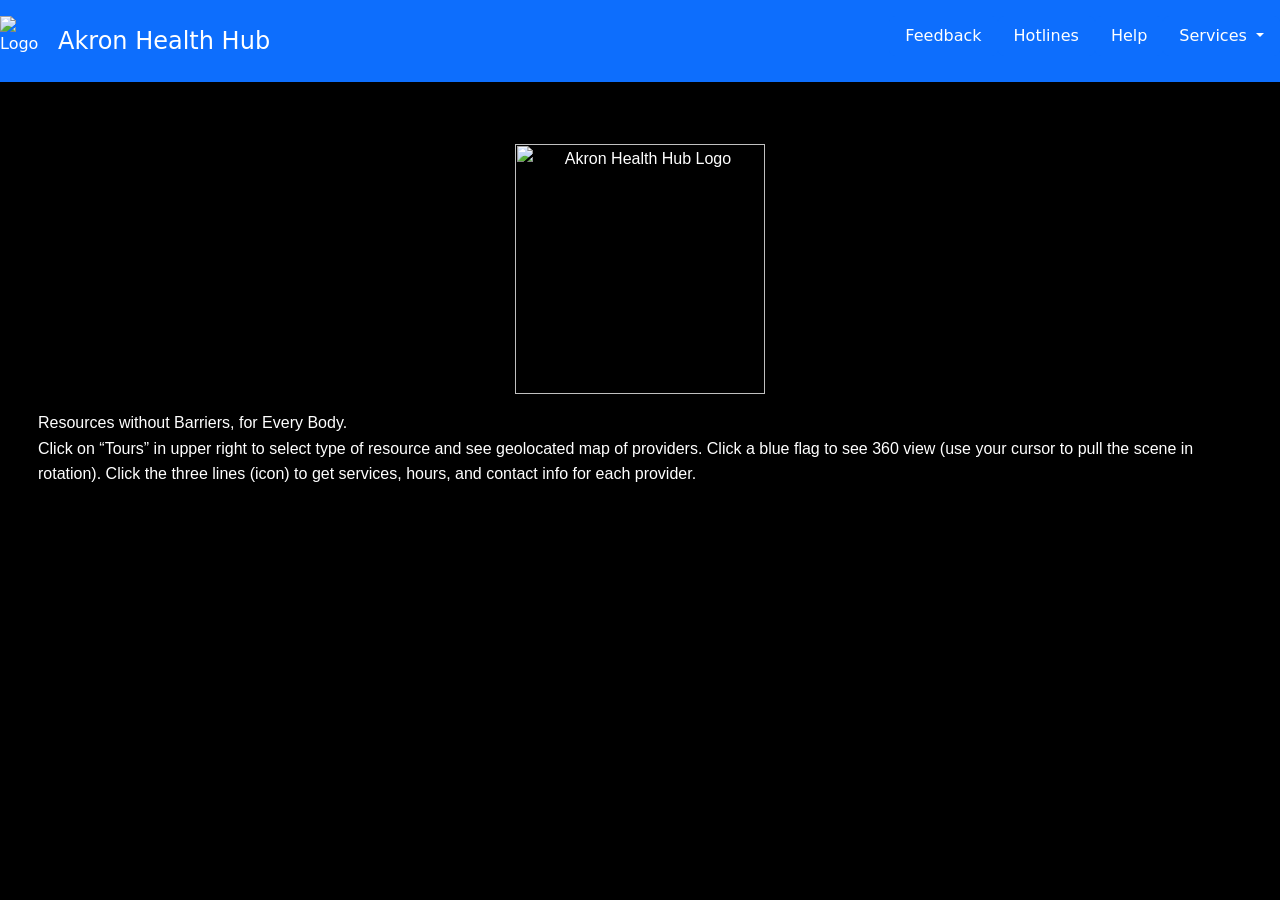
==== index.html @ 33c25968 "[update] Point 3 from email, change button textr" ====
<!DOCTYPE html>
<html lang="en">
	<head>
		<title>AAC HEALTH HUB</title>
		<meta charset="utf-8">
		<meta name="viewport" content="width=device-width, user-scalable=no, minimum-scale=1.0, maximum-scale=1.0">
		<link type="text/css" rel="stylesheet" href="main.css">
<style>
html, body {
    height:100%;
    width:100%;
    background:black;
    background-color:black; 
   
}
*{ margin: 0}
.homebtn {
position: absolute;
    width:25%;
    height:15%;
    background-color:#dedede;
    box-shadow: 0 8px 16px 0 rgba(0,0,0,0.2), 0 6px 20px 0 rgba(0,0,0,0.19);
    border-radius: 10px;
    margin:5px;
    padding:1%;
     float: center;
  top: 55%;
  left: 10%;
}

.homebtn2 {
position: absolute;
    width:25%;
    height:15%;
    background-color:#dedede;
    box-shadow: 0 8px 16px 0 rgba(0,0,0,0.2), 0 6px 20px 0 rgba(0,0,0,0.19);
    border-radius: 10px;
    margin:5px;
    padding:1%;
     float: center;
   top: 55%;
   left: 37.5%;

}

.homebtn3 {
position: absolute;
    width:25%;
    height:15%;
    background-color:#dedede;
    box-shadow: 0 8px 16px 0 rgba(0,0,0,0.2), 0 6px 20px 0 rgba(0,0,0,0.19);
    border-radius: 10px;
    margin:5px;
    padding:1%;
     float: center;
top: 55%;
  right: 10%;

}

.homebtn4 {
position: absolute;
    width:25%;
    height:15%;
    background-color:#dedede;
    box-shadow: 0 8px 16px 0 rgba(0,0,0,0.2), 0 6px 20px 0 rgba(0,0,0,0.19);
    border-radius: 10px;
    margin:5px;
    padding:1%;
     float: center;
top: 55%;
  left: 70%;

}
  #navBar {
      height: 5%;
      width: 95%;
      display: fixed;
      justify-content: center;
      align-items: center;
      background-color: #333;
      position: fixed;
      bottom: 0;
      left: 5%;
      z-index: 1000;
      top: 10%;
    }

    .nav-button {
      background-color: #555;
      color: white;
      cursor: pointer;
      font-size: 2vw;
        border-color: white;
 
      
    }
  #navBar2 {
      height: 5%;
      width: 100%;
      display: fixed;
      justify-content: right;
      align-items: center;
      background-color: #333;
      position: fixed;
      bottom: 0;
      left: 0;
      z-index: 1000;
      top: 0%;
       right: 20%;
      width:30%;
       border-color: white;

    }


    .nav-button2 {
      background-color: #555;
      color: white;
      cursor: pointer;
      font-size: 2vw;
        border-color: white;
 
      
    }


    .nav-button:hover {
      background-color: #777;
    }


.center {
  display: block;
  margin-left: auto;
  margin-right: auto;
  height: 10%;
}


.iframe {
  position: fixed;
  width: 100%;
  top: 20%;
}


</style>

<link href="https://cdn.jsdelivr.net/npm/bootstrap@5.3.7/dist/css/bootstrap.min.css" rel="stylesheet" integrity="sha384-LN+7fdVzj6u52u30Kp6M/trliBMCMKTyK833zpbD+pXdCLuTusPj697FH4R/5mcr" crossorigin="anonymous">
<script src="https://cdn.jsdelivr.net/npm/bootstrap@5.3.7/dist/js/bootstrap.bundle.min.js" integrity="sha384-ndDqU0Gzau9qJ1lfW4pNLlhNTkCfHzAVBReH9diLvGRem5+R9g2FzA8ZGN954O5Q" crossorigin="anonymous"></script>
        <link href="styles.css" rel="stylesheet">
        <title>Your title here</title>

	</head>


<body>
  <!-- Navigation bar -->
  <header class="d-flex flex-wrap justify-content-center py-3 mb-4 bg-primary text-white">
    <a class="d-flex align-items-center mb-3 mb-md-0 me-md-auto link-body-emphasis text-decoration-none bg-primary text-white" onclick="navigate('./info_acc.html')" type="button">
      <img src="icon.png" alt="Logo" width="50" height="50" class="bi me-2 bg-primary text-white">
      <span class="fs-4 bg-primary text-white">Akron Health Hub</span>
    </a>
    <ul class="nav nav-pills bg-primary text-white">
      <li class="nav-item bg-primary text-white">
        <button class="nav-link active bg-primary text-white" onclick="navigate('https://kent.qualtrics.com/jfe/form/SV_07eJdctqEg38QMC')">Feedback</button>
      </li>
      <li class="nav-item bg-primary text-white">
        <button class="nav-link active bg-primary text-white" onclick="navigate('phonenumbers.html')">Hotlines</button>
      </li>
      <li class="nav-item bg-primary text-white">
        <button class="nav-link active bg-primary text-white" onclick="navigate('help.html')">Help</button>
      </li>
      <li class="nav-item dropdown bg-primary text-white">
        <a class="nav-link dropdown-toggle bg-primary text-white" href="#" role="button" data-bs-toggle="dropdown" aria-expanded="false">
          Services
        </a>
        <ul class="dropdown-menu active bg-primary text-white">
          <li><button class="dropdown-item bg-primary text-white" onclick="navigate('./MentalHealth/')">Mental Health, Addiction, & Family Support</button></li>
          <li><button class="dropdown-item bg-primary text-white" onclick="navigate('./Shelter_Housing_Utilities')">Shelter, Housing, & Utilities</button></li>
          <li><button class="dropdown-item bg-primary text-white" onclick="navigate('./food')">Food Pantries and Meals </button></li>
          <li><button class="dropdown-item bg-primary text-white" onclick="navigate('./Financial_Legal')">Financial & Legal Support</button></li>
          <li><button class="dropdown-item bg-primary text-white" onclick="navigate('./medical')">Medical Care</button></li>
          <li><button class="dropdown-item bg-primary text-white" onclick="navigate('./Transportation')">Transportation</button></li>
          <li><button class="dropdown-item bg-primary text-white" onclick="navigate('./ex-offender_services')">Ex-offender Services</button></li>
          <li><button class="dropdown-item bg-primary text-white" onclick="navigate('./Disability_Resources')">Disability Resources</button></li>
        </ul>
      </li>
    </ul>
  </header>

  <!-- Content iframe -->
  <iframe id="mainFrame" class="iframe-new" name="mainFrame" src="about:blank" width="100%" height="70%" allowfullscreen="false"></iframe>

  

  <script>
    function clearFrame() {
      document.getElementById('mainFrame').removeAttribute("srcdoc")  
    }

    function navigate(url) {
      clearFrame()
      document.getElementById('mainFrame').src = url;
    }


    const iframe = document.getElementById('mainFrame');

    // Function to detect fullscreen change
    function onFullScreenChange() {
        if (document.fullscreenElement === iframe || document.webkitFullscreenElement === iframe) {
            console.log('The iframe is in fullscreen mode.');
 iframe.style.width = '100%';
    iframe.style.height = '80%';


const event = new KeyboardEvent('keydown', {
  key: 'Enter',
  code: 'Enter',
  which: 13,
  keyCode: 13,
  bubbles: true,
  cancelable: true
});

iframe.dispatchEvent(event);
iframe.dispatchEvent(event);
 document.exitFullscreen();
        } else {
            console.log('The iframe has exited fullscreen mode.');
        }
    }

    // Add event listener for fullscreen change
    document.addEventListener('fullscreenchange', onFullScreenChange);
    document.addEventListener('webkitfullscreenchange', onFullScreenChange);


function makeAllBackgroundsBlack() {
  // Select all elements on the page
  const allElements = document.querySelectorAll('*');

  // Loop through each element and set its background to black
  allElements.forEach(element => {
    element.style.backgroundColor = 'black';
  });

  // Also set the body and html background just in case
  document.body.style.backgroundColor = 'black';
  document.documentElement.style.backgroundColor = 'black';
}

// Call the function
  makeAllBackgroundsBlack()
  navigate("./info_acc.html")
  </script>

	</body>
</html>
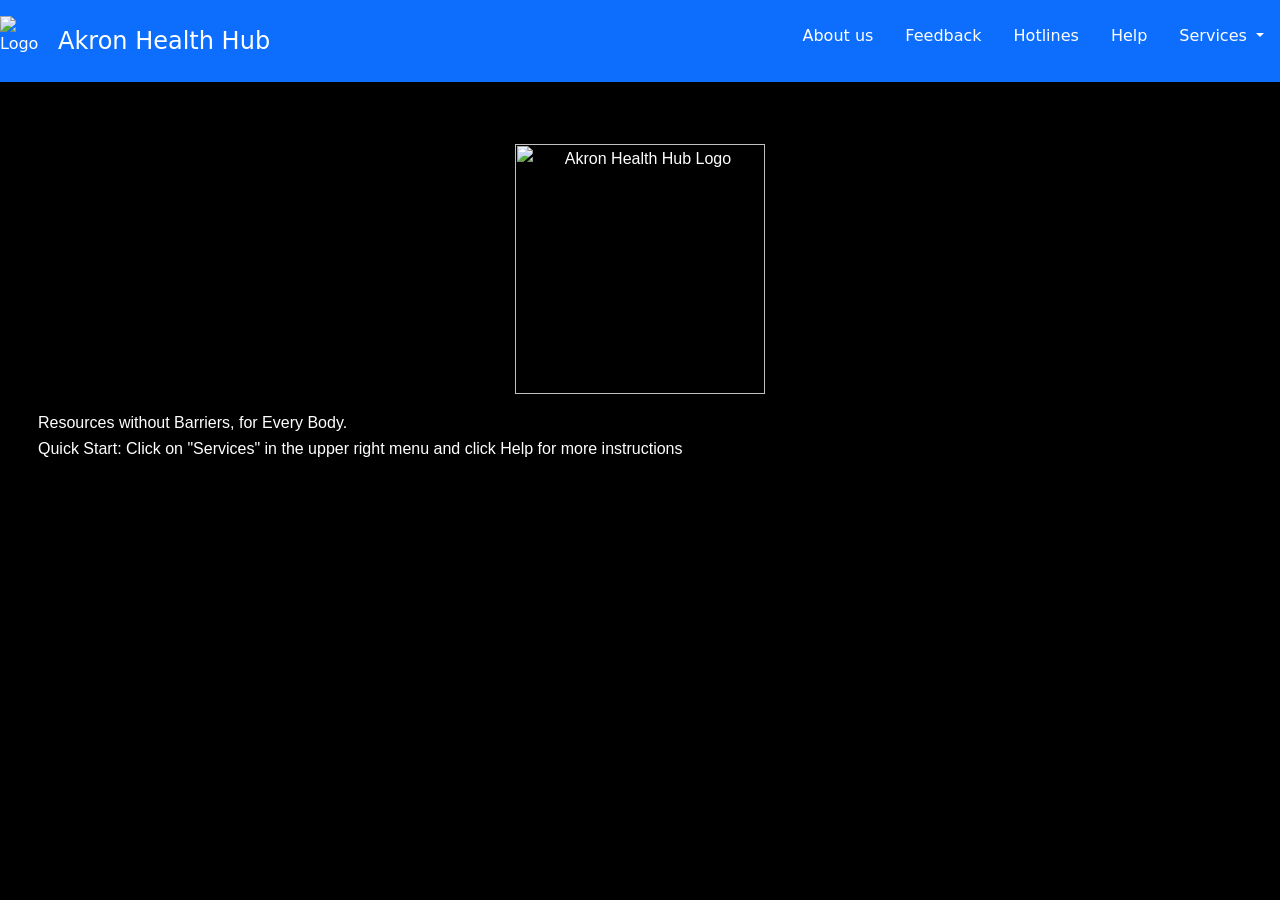
==== commit 5a45cbc0: "[update] Add about us button" ====
--- a/index.html
+++ b/index.html
@@ -164,6 +164,9 @@
     </a>
     <ul class="nav nav-pills bg-primary text-white">
       <li class="nav-item bg-primary text-white">
+        <button class="nav-link active bg-primary text-white" onclick="window.location.href='https://www.kent.edu/cpph/akron-health-hub'">About us</button>
+      </li>
+      <li class="nav-item bg-primary text-white">
         <button class="nav-link active bg-primary text-white" onclick="navigate('https://kent.qualtrics.com/jfe/form/SV_07eJdctqEg38QMC')">Feedback</button>
       </li>
       <li class="nav-item bg-primary text-white">
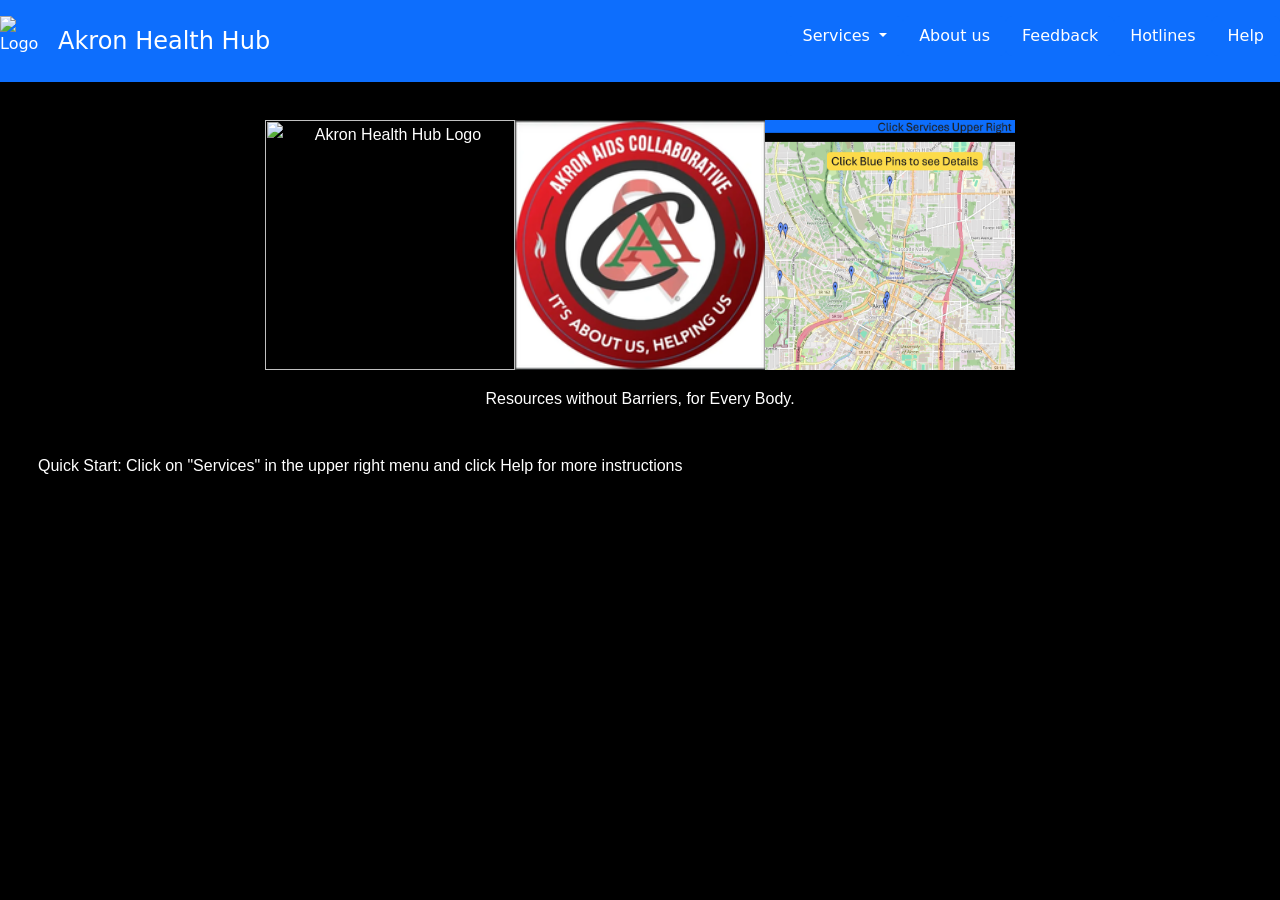
==== commit 6f954e79: "Merge pull request #6 from akronhealthhub/update-services-navigation update services, contac& hours " ====
--- a/index.html
+++ b/index.html
@@ -1,78 +1,90 @@
 <!DOCTYPE html>
 <html lang="en">
-	<head>
-		<title>AAC HEALTH HUB</title>
-		<meta charset="utf-8">
-		<meta name="viewport" content="width=device-width, user-scalable=no, minimum-scale=1.0, maximum-scale=1.0">
-		<link type="text/css" rel="stylesheet" href="main.css">
-<style>
-html, body {
-    height:100%;
-    width:100%;
-    background:black;
-    background-color:black; 
-   
-}
-*{ margin: 0}
-.homebtn {
-position: absolute;
-    width:25%;
-    height:15%;
-    background-color:#dedede;
-    box-shadow: 0 8px 16px 0 rgba(0,0,0,0.2), 0 6px 20px 0 rgba(0,0,0,0.19);
-    border-radius: 10px;
-    margin:5px;
-    padding:1%;
-     float: center;
-  top: 55%;
-  left: 10%;
-}
-
-.homebtn2 {
-position: absolute;
-    width:25%;
-    height:15%;
-    background-color:#dedede;
-    box-shadow: 0 8px 16px 0 rgba(0,0,0,0.2), 0 6px 20px 0 rgba(0,0,0,0.19);
-    border-radius: 10px;
-    margin:5px;
-    padding:1%;
-     float: center;
-   top: 55%;
-   left: 37.5%;
-
-}
-
-.homebtn3 {
-position: absolute;
-    width:25%;
-    height:15%;
-    background-color:#dedede;
-    box-shadow: 0 8px 16px 0 rgba(0,0,0,0.2), 0 6px 20px 0 rgba(0,0,0,0.19);
-    border-radius: 10px;
-    margin:5px;
-    padding:1%;
-     float: center;
-top: 55%;
-  right: 10%;
-
-}
-
-.homebtn4 {
-position: absolute;
-    width:25%;
-    height:15%;
-    background-color:#dedede;
-    box-shadow: 0 8px 16px 0 rgba(0,0,0,0.2), 0 6px 20px 0 rgba(0,0,0,0.19);
-    border-radius: 10px;
-    margin:5px;
-    padding:1%;
-     float: center;
-top: 55%;
-  left: 70%;
-
-}
-  #navBar {
+
+<head>
+  <title>AAC HEALTH HUB</title>
+  <meta charset="utf-8">
+  <meta name="viewport" content="width=device-width, user-scalable=no, minimum-scale=1.0, maximum-scale=1.0">
+  <link type="text/css" rel="stylesheet" href="main.css">
+  <style>
+    html,
+    body {
+      height: 100vh;
+      width: 100%;
+      margin: 0;
+      padding: 0;
+      display: flex;
+      flex-direction: column;
+      background: #f8f9fa;
+      /* Light background for the main site */
+      overflow: hidden;
+      /* Prevent parent scrolling, let iframe scroll */
+    }
+
+    * {
+      margin: 0
+    }
+
+    .homebtn {
+      position: absolute;
+      width: 25%;
+      height: 15%;
+      background-color: #dedede;
+      box-shadow: 0 8px 16px 0 rgba(0, 0, 0, 0.2), 0 6px 20px 0 rgba(0, 0, 0, 0.19);
+      border-radius: 10px;
+      margin: 5px;
+      padding: 1%;
+      float: center;
+      top: 55%;
+      left: 10%;
+    }
+
+    .homebtn2 {
+      position: absolute;
+      width: 25%;
+      height: 15%;
+      background-color: #dedede;
+      box-shadow: 0 8px 16px 0 rgba(0, 0, 0, 0.2), 0 6px 20px 0 rgba(0, 0, 0, 0.19);
+      border-radius: 10px;
+      margin: 5px;
+      padding: 1%;
+      float: center;
+      top: 55%;
+      left: 37.5%;
+
+    }
+
+    .homebtn3 {
+      position: absolute;
+      width: 25%;
+      height: 15%;
+      background-color: #dedede;
+      box-shadow: 0 8px 16px 0 rgba(0, 0, 0, 0.2), 0 6px 20px 0 rgba(0, 0, 0, 0.19);
+      border-radius: 10px;
+      margin: 5px;
+      padding: 1%;
+      float: center;
+      top: 55%;
+      right: 10%;
+
+    }
+
+    .homebtn4 {
+      position: absolute;
+      width: 25%;
+      height: 15%;
+      background-color: #dedede;
+      box-shadow: 0 8px 16px 0 rgba(0, 0, 0, 0.2), 0 6px 20px 0 rgba(0, 0, 0, 0.19);
+      border-radius: 10px;
+      margin: 5px;
+      padding: 1%;
+      float: center;
+      top: 55%;
+      left: 70%;
+
+    }
+
+    #navBar {
       height: 5%;
       width: 95%;
       display: fixed;
@@ -91,11 +103,12 @@
       color: white;
       cursor: pointer;
       font-size: 2vw;
-        border-color: white;
- 
-      
-    }
-  #navBar2 {
+      border-color: white;
+
+
+    }
+
+    #navBar2 {
       height: 5%;
       width: 100%;
       display: fixed;
@@ -107,9 +120,9 @@
       left: 0;
       z-index: 1000;
       top: 0%;
-       right: 20%;
-      width:30%;
-       border-color: white;
+      right: 20%;
+      width: 30%;
+      border-color: white;
 
     }
 
@@ -119,9 +132,9 @@
       color: white;
       cursor: pointer;
       font-size: 2vw;
-        border-color: white;
- 
-      
+      border-color: white;
+
+
     }
 
 
@@ -130,77 +143,97 @@
     }
 
 
-.center {
-  display: block;
-  margin-left: auto;
-  margin-right: auto;
-  height: 10%;
-}
-
-
-.iframe {
-  position: fixed;
-  width: 100%;
-  top: 20%;
-}
-
-
-</style>
-
-<link href="https://cdn.jsdelivr.net/npm/bootstrap@5.3.7/dist/css/bootstrap.min.css" rel="stylesheet" integrity="sha384-LN+7fdVzj6u52u30Kp6M/trliBMCMKTyK833zpbD+pXdCLuTusPj697FH4R/5mcr" crossorigin="anonymous">
-<script src="https://cdn.jsdelivr.net/npm/bootstrap@5.3.7/dist/js/bootstrap.bundle.min.js" integrity="sha384-ndDqU0Gzau9qJ1lfW4pNLlhNTkCfHzAVBReH9diLvGRem5+R9g2FzA8ZGN954O5Q" crossorigin="anonymous"></script>
-        <link href="styles.css" rel="stylesheet">
-        <title>Your title here</title>
-
-	</head>
+    .center {
+      display: block;
+      margin-left: auto;
+      margin-right: auto;
+      height: 10%;
+    }
+
+
+    .iframe {
+      position: fixed;
+      width: 100%;
+      top: 20%;
+    }
+
+    /* Make iframe fill the rest of the height */
+    .iframe-new {
+      flex: 1 1 auto;
+      width: 100%;
+      border: none;
+    }
+  </style>
+
+  <link href="https://cdn.jsdelivr.net/npm/bootstrap@5.3.7/dist/css/bootstrap.min.css" rel="stylesheet"
+    integrity="sha384-LN+7fdVzj6u52u30Kp6M/trliBMCMKTyK833zpbD+pXdCLuTusPj697FH4R/5mcr" crossorigin="anonymous">
+  <script src="https://cdn.jsdelivr.net/npm/bootstrap@5.3.7/dist/js/bootstrap.bundle.min.js"
+    integrity="sha384-ndDqU0Gzau9qJ1lfW4pNLlhNTkCfHzAVBReH9diLvGRem5+R9g2FzA8ZGN954O5Q"
+    crossorigin="anonymous"></script>
+  <link href="styles.css" rel="stylesheet">
+  <title>Your title here</title>
+
+</head>
 
 
 <body>
-  <!-- Navigation bar -->
-  <header class="d-flex flex-wrap justify-content-center py-3 mb-4 bg-primary text-white">
-    <a class="d-flex align-items-center mb-3 mb-md-0 me-md-auto link-body-emphasis text-decoration-none bg-primary text-white" onclick="navigate('./info_acc.html')" type="button">
+  <!-- Navigation bar (removed mb-4 to eliminate bottom gap) -->
+  <header class="d-flex flex-wrap justify-content-center py-3 bg-primary text-white" style="flex: 0 0 auto;">
+    <a class="d-flex align-items-center mb-3 mb-md-0 me-md-auto link-body-emphasis text-decoration-none bg-primary text-white"
+      onclick="navigate('./info_acc.html')" type="button">
       <img src="icon.png" alt="Logo" width="50" height="50" class="bi me-2 bg-primary text-white">
       <span class="fs-4 bg-primary text-white">Akron Health Hub</span>
     </a>
     <ul class="nav nav-pills bg-primary text-white">
-      <li class="nav-item bg-primary text-white">
-        <button class="nav-link active bg-primary text-white" onclick="window.location.href='https://www.kent.edu/cpph/akron-health-hub'">About us</button>
-      </li>
-      <li class="nav-item bg-primary text-white">
-        <button class="nav-link active bg-primary text-white" onclick="navigate('https://kent.qualtrics.com/jfe/form/SV_07eJdctqEg38QMC')">Feedback</button>
-      </li>
-      <li class="nav-item bg-primary text-white">
-        <button class="nav-link active bg-primary text-white" onclick="navigate('phonenumbers.html')">Hotlines</button>
-      </li>
-      <li class="nav-item bg-primary text-white">
-        <button class="nav-link active bg-primary text-white" onclick="navigate('help.html')">Help</button>
-      </li>
       <li class="nav-item dropdown bg-primary text-white">
-        <a class="nav-link dropdown-toggle bg-primary text-white" href="#" role="button" data-bs-toggle="dropdown" aria-expanded="false">
+        <a class="nav-link dropdown-toggle bg-primary text-white" href="#" role="button" data-bs-toggle="dropdown"
+          aria-expanded="false">
           Services
         </a>
         <ul class="dropdown-menu active bg-primary text-white">
-          <li><button class="dropdown-item bg-primary text-white" onclick="navigate('./MentalHealth/')">Mental Health, Addiction, & Family Support</button></li>
-          <li><button class="dropdown-item bg-primary text-white" onclick="navigate('./Shelter_Housing_Utilities')">Shelter, Housing, & Utilities</button></li>
-          <li><button class="dropdown-item bg-primary text-white" onclick="navigate('./food')">Food Pantries and Meals </button></li>
-          <li><button class="dropdown-item bg-primary text-white" onclick="navigate('./Financial_Legal')">Financial & Legal Support</button></li>
-          <li><button class="dropdown-item bg-primary text-white" onclick="navigate('./medical')">Medical Care</button></li>
-          <li><button class="dropdown-item bg-primary text-white" onclick="navigate('./Transportation')">Transportation</button></li>
-          <li><button class="dropdown-item bg-primary text-white" onclick="navigate('./ex-offender_services')">Ex-offender Services</button></li>
-          <li><button class="dropdown-item bg-primary text-white" onclick="navigate('./Disability_Resources')">Disability Resources</button></li>
+          <li><button class="dropdown-item bg-primary text-white" onclick="navigate('./MentalHealth/')">Mental Health,
+              Addiction, & Family Support</button></li>
+          <li><button class="dropdown-item bg-primary text-white"
+              onclick="navigate('./Shelter_Housing_Utilities')">Shelter, Housing, & Utilities</button></li>
+          <li><button class="dropdown-item bg-primary text-white" onclick="navigate('./food')">Food Pantries and Meals
+            </button></li>
+          <li><button class="dropdown-item bg-primary text-white" onclick="navigate('./Financial_Legal')">Financial &
+              Legal Support</button></li>
+          <li><button class="dropdown-item bg-primary text-white" onclick="navigate('./medical')">Medical Care</button>
+          </li>
+          <li><button class="dropdown-item bg-primary text-white"
+              onclick="navigate('./Transportation')">Transportation</button></li>
+          <li><button class="dropdown-item bg-primary text-white"
+              onclick="navigate('./ex-offender_services')">Ex-offender Services</button></li>
+          <li><button class="dropdown-item bg-primary text-white"
+              onclick="navigate('./Disability_Resources')">Disability Resources</button></li>
         </ul>
+      </li>
+      <li class="nav-item bg-primary text-white">
+        <button class="nav-link active bg-primary text-white"
+          onclick="window.open('https://www.kent.edu/cpph/akron-health-hub', '_blank')">About us</button>
+      </li>
+      <li class="nav-item bg-primary text-white">
+        <button class="nav-link active bg-primary text-white"
+          onclick="navigate('https://kent.qualtrics.com/jfe/form/SV_07eJdctqEg38QMC')">Feedback</button>
+      </li>
+      <li class="nav-item bg-primary text-white">
+        <button class="nav-link active bg-primary text-white" onclick="navigate('phonenumbers.html')">Hotlines</button>
+      </li>
+      <li class="nav-item bg-primary text-white">
+        <button class="nav-link active bg-primary text-white" onclick="navigate('help.html')">Help</button>
       </li>
     </ul>
   </header>
 
   <!-- Content iframe -->
-  <iframe id="mainFrame" class="iframe-new" name="mainFrame" src="about:blank" width="100%" height="70%" allowfullscreen="false"></iframe>
-
-  
+  <iframe id="mainFrame" class="iframe-new" name="mainFrame" src="about:blank" allowfullscreen="false"></iframe>
+
+
 
   <script>
     function clearFrame() {
-      document.getElementById('mainFrame').removeAttribute("srcdoc")  
+      document.getElementById('mainFrame').removeAttribute("srcdoc")
     }
 
     function navigate(url) {
@@ -213,27 +246,27 @@
 
     // Function to detect fullscreen change
     function onFullScreenChange() {
-        if (document.fullscreenElement === iframe || document.webkitFullscreenElement === iframe) {
-            console.log('The iframe is in fullscreen mode.');
- iframe.style.width = '100%';
-    iframe.style.height = '80%';
-
-
-const event = new KeyboardEvent('keydown', {
-  key: 'Enter',
-  code: 'Enter',
-  which: 13,
-  keyCode: 13,
-  bubbles: true,
-  cancelable: true
-});
-
-iframe.dispatchEvent(event);
-iframe.dispatchEvent(event);
- document.exitFullscreen();
-        } else {
-            console.log('The iframe has exited fullscreen mode.');
-        }
+      if (document.fullscreenElement === iframe || document.webkitFullscreenElement === iframe) {
+        console.log('The iframe is in fullscreen mode.');
+        iframe.style.width = '100%';
+        iframe.style.height = '80%';
+
+
+        const event = new KeyboardEvent('keydown', {
+          key: 'Enter',
+          code: 'Enter',
+          which: 13,
+          keyCode: 13,
+          bubbles: true,
+          cancelable: true
+        });
+
+        iframe.dispatchEvent(event);
+        iframe.dispatchEvent(event);
+        document.exitFullscreen();
+      } else {
+        console.log('The iframe has exited fullscreen mode.');
+      }
     }
 
     // Add event listener for fullscreen change
@@ -241,24 +274,10 @@
     document.addEventListener('webkitfullscreenchange', onFullScreenChange);
 
 
-function makeAllBackgroundsBlack() {
-  // Select all elements on the page
-  const allElements = document.querySelectorAll('*');
-
-  // Loop through each element and set its background to black
-  allElements.forEach(element => {
-    element.style.backgroundColor = 'black';
-  });
-
-  // Also set the body and html background just in case
-  document.body.style.backgroundColor = 'black';
-  document.documentElement.style.backgroundColor = 'black';
-}
-
-// Call the function
-  makeAllBackgroundsBlack()
-  navigate("./info_acc.html")
+    // Start navigation
+    navigate("./info_acc.html")
   </script>
 
-	</body>
-</html>
+</body>
+
+</html>
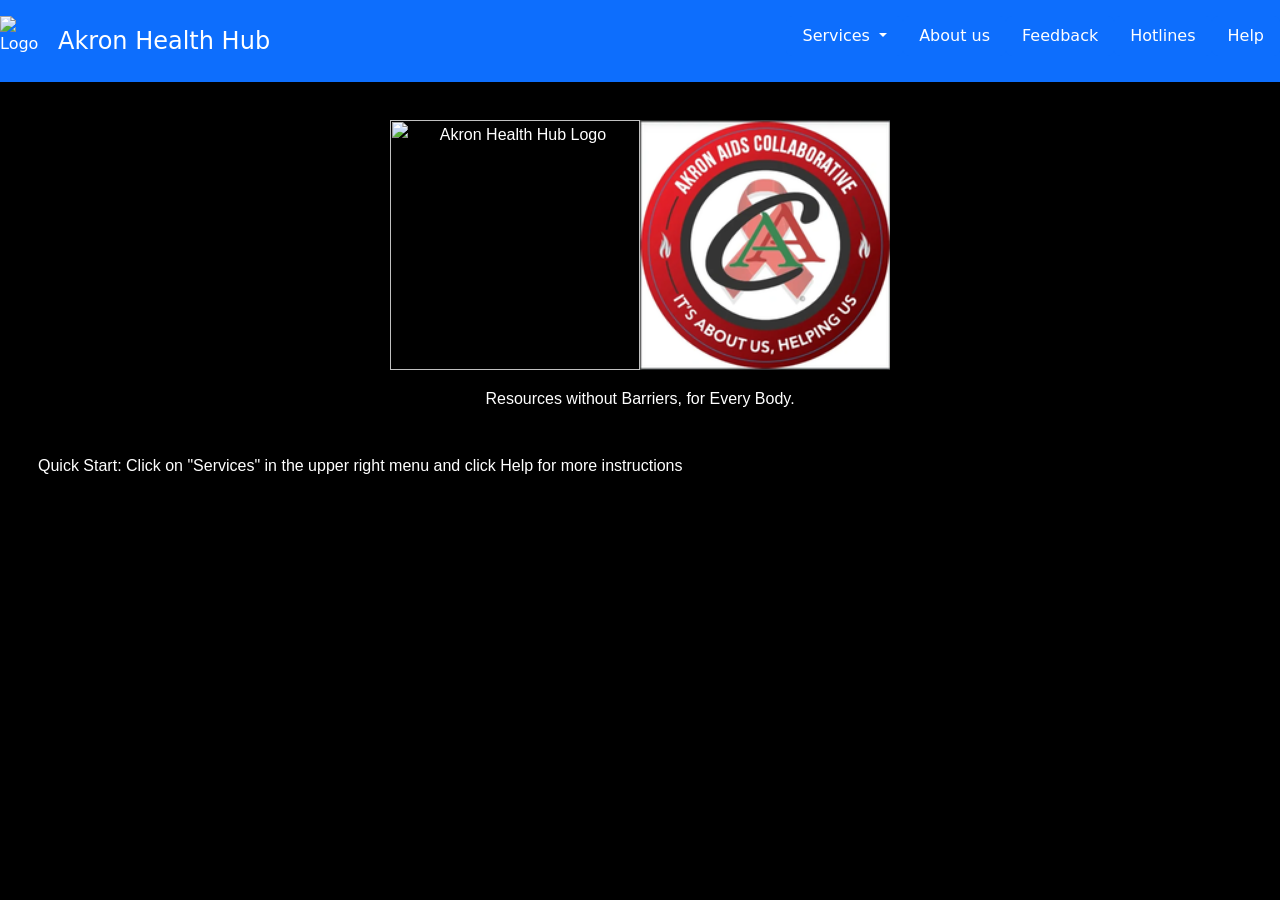
==== commit 690100a6: "remove tour, add Bayard Rustin LGBTQ+ Center | Akron AIDS Collaborative in every services, update th" ====
--- a/index.html
+++ b/index.html
@@ -162,6 +162,7 @@
       flex: 1 1 auto;
       width: 100%;
       border: none;
+      transition: opacity 0.3s ease;
     }
   </style>
 
@@ -178,7 +179,8 @@
 
 <body>
   <!-- Navigation bar (removed mb-4 to eliminate bottom gap) -->
-  <header class="d-flex flex-wrap justify-content-center py-3 bg-primary text-white" style="flex: 0 0 auto;">
+  <header class="d-flex flex-wrap justify-content-center py-3 bg-primary text-white"
+    style="flex: 0 0 auto; position:relative; z-index:1000;">
     <a class="d-flex align-items-center mb-3 mb-md-0 me-md-auto link-body-emphasis text-decoration-none bg-primary text-white"
       onclick="navigate('./info_acc.html')" type="button">
       <img src="icon.png" alt="Logo" width="50" height="50" class="bi me-2 bg-primary text-white">
@@ -226,6 +228,22 @@
     </ul>
   </header>
 
+  <!-- Loading indicator -->
+  <div id="loadingOverlay"
+    style="display:none; position:fixed; top:0; left:0; width:100%; height:100%; background:rgba(245,245,250,0.95); z-index:999; justify-content:center; align-items:center; flex-direction:column;">
+    <div
+      style="width:50px; height:50px; border:4px solid rgba(0,0,0,0.1); border-top:4px solid #0d6efd; border-radius:50%; animation:spin 0.8s linear infinite;">
+    </div>
+    <p style="color:#333; margin-top:16px; font-size:14px; font-family:sans-serif;">Loading map...</p>
+  </div>
+  <style>
+    @keyframes spin {
+      to {
+        transform: rotate(360deg);
+      }
+    }
+  </style>
+
   <!-- Content iframe -->
   <iframe id="mainFrame" class="iframe-new" name="mainFrame" src="about:blank" allowfullscreen="false"></iframe>
 
@@ -237,8 +255,16 @@
     }
 
     function navigate(url) {
-      clearFrame()
-      document.getElementById('mainFrame').src = url;
+      var frame = document.getElementById('mainFrame');
+      var overlay = document.getElementById('loadingOverlay');
+      frame.style.opacity = '0';
+      overlay.style.display = 'flex';
+      clearFrame();
+      frame.onload = function () {
+        frame.style.opacity = '1';
+        overlay.style.display = 'none';
+      };
+      frame.src = url;
     }
 
 
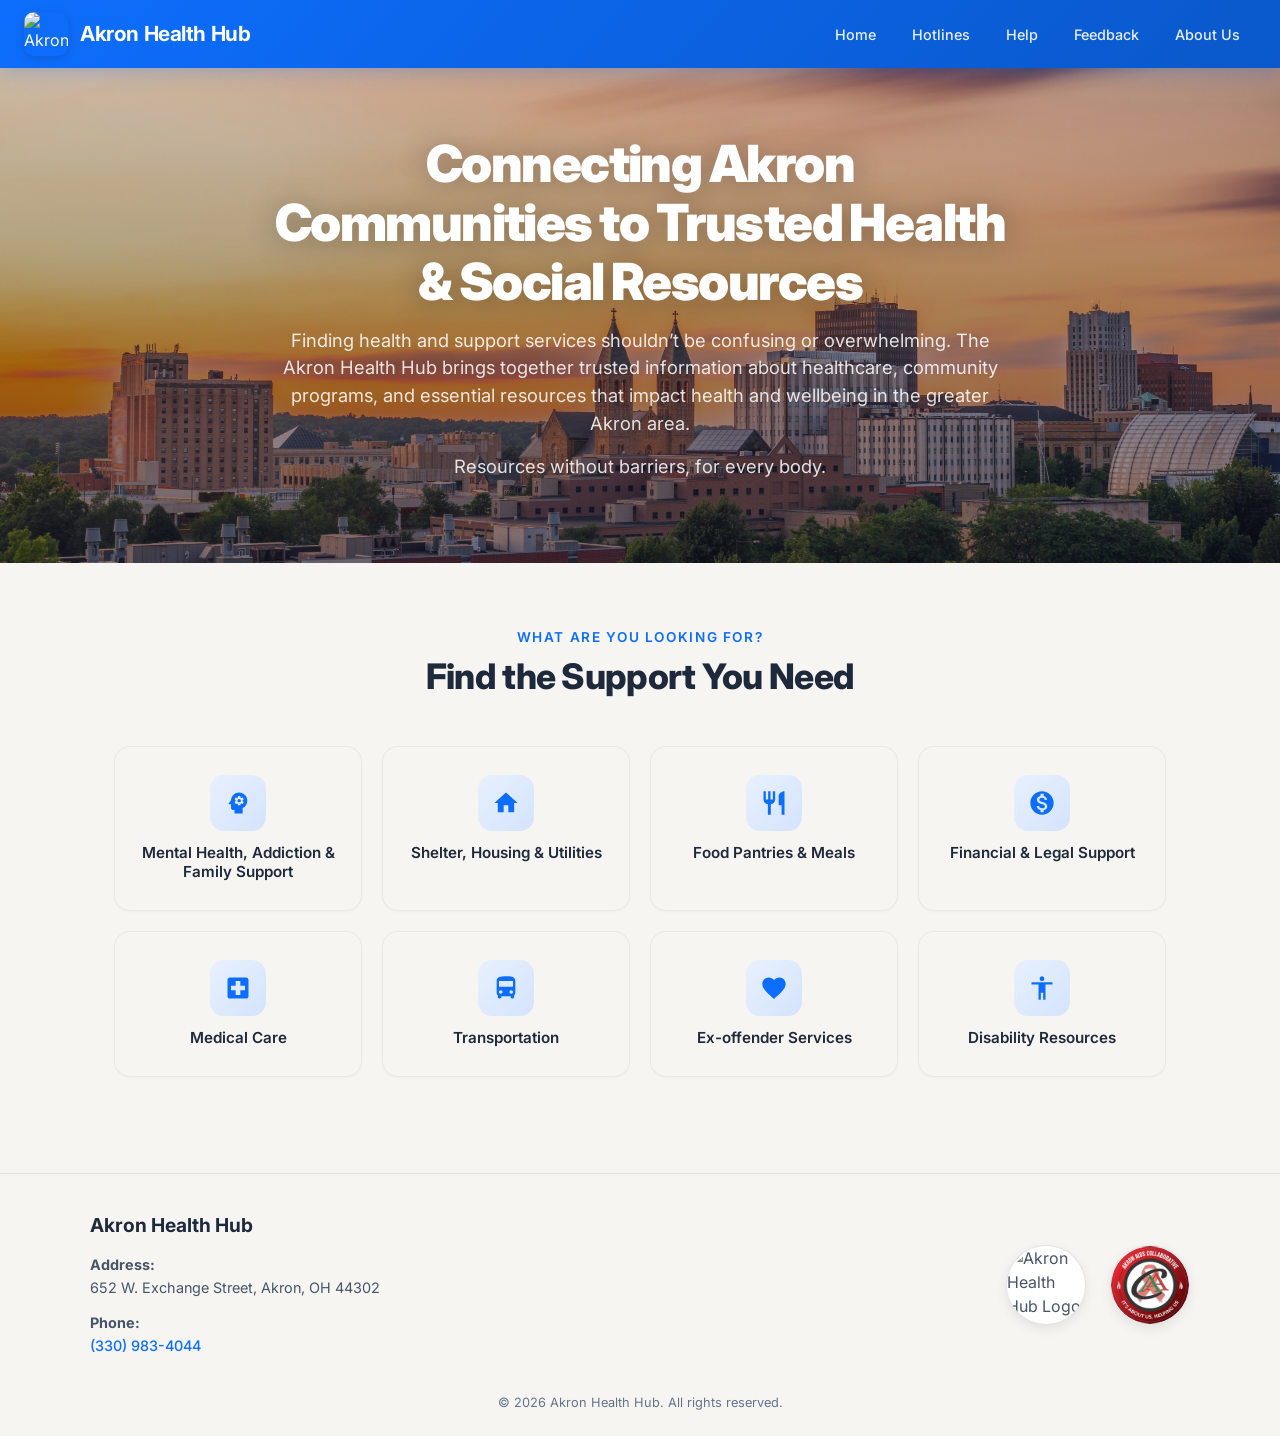
==== commit 6c838137: "create home page hero section, add services in the card in the home page, add hooter in different pa" ====
--- a/index.html
+++ b/index.html
@@ -1,309 +1,653 @@
-<!DOCTYPE html>
-<html lang="en">
-
-<head>
-  <title>AAC HEALTH HUB</title>
-  <meta charset="utf-8">
-  <meta name="viewport" content="width=device-width, user-scalable=no, minimum-scale=1.0, maximum-scale=1.0">
-  <link type="text/css" rel="stylesheet" href="main.css">
-  <style>
-    html,
-    body {
-      height: 100vh;
-      width: 100%;
-      margin: 0;
-      padding: 0;
-      display: flex;
-      flex-direction: column;
-      background: #f8f9fa;
-      /* Light background for the main site */
-      overflow: hidden;
-      /* Prevent parent scrolling, let iframe scroll */
-    }
-
-    * {
-      margin: 0
-    }
-
-    .homebtn {
-      position: absolute;
-      width: 25%;
-      height: 15%;
-      background-color: #dedede;
-      box-shadow: 0 8px 16px 0 rgba(0, 0, 0, 0.2), 0 6px 20px 0 rgba(0, 0, 0, 0.19);
-      border-radius: 10px;
-      margin: 5px;
-      padding: 1%;
-      float: center;
-      top: 55%;
-      left: 10%;
-    }
-
-    .homebtn2 {
-      position: absolute;
-      width: 25%;
-      height: 15%;
-      background-color: #dedede;
-      box-shadow: 0 8px 16px 0 rgba(0, 0, 0, 0.2), 0 6px 20px 0 rgba(0, 0, 0, 0.19);
-      border-radius: 10px;
-      margin: 5px;
-      padding: 1%;
-      float: center;
-      top: 55%;
-      left: 37.5%;
-
-    }
-
-    .homebtn3 {
-      position: absolute;
-      width: 25%;
-      height: 15%;
-      background-color: #dedede;
-      box-shadow: 0 8px 16px 0 rgba(0, 0, 0, 0.2), 0 6px 20px 0 rgba(0, 0, 0, 0.19);
-      border-radius: 10px;
-      margin: 5px;
-      padding: 1%;
-      float: center;
-      top: 55%;
-      right: 10%;
-
-    }
-
-    .homebtn4 {
-      position: absolute;
-      width: 25%;
-      height: 15%;
-      background-color: #dedede;
-      box-shadow: 0 8px 16px 0 rgba(0, 0, 0, 0.2), 0 6px 20px 0 rgba(0, 0, 0, 0.19);
-      border-radius: 10px;
-      margin: 5px;
-      padding: 1%;
-      float: center;
-      top: 55%;
-      left: 70%;
-
-    }
-
-    #navBar {
-      height: 5%;
-      width: 95%;
-      display: fixed;
-      justify-content: center;
-      align-items: center;
-      background-color: #333;
-      position: fixed;
-      bottom: 0;
-      left: 5%;
-      z-index: 1000;
-      top: 10%;
-    }
-
-    .nav-button {
-      background-color: #555;
-      color: white;
-      cursor: pointer;
-      font-size: 2vw;
-      border-color: white;
-
-
-    }
-
-    #navBar2 {
-      height: 5%;
-      width: 100%;
-      display: fixed;
-      justify-content: right;
-      align-items: center;
-      background-color: #333;
-      position: fixed;
-      bottom: 0;
-      left: 0;
-      z-index: 1000;
-      top: 0%;
-      right: 20%;
-      width: 30%;
-      border-color: white;
-
-    }
-
-
-    .nav-button2 {
-      background-color: #555;
-      color: white;
-      cursor: pointer;
-      font-size: 2vw;
-      border-color: white;
-
-
-    }
-
-
-    .nav-button:hover {
-      background-color: #777;
-    }
-
-
-    .center {
-      display: block;
-      margin-left: auto;
-      margin-right: auto;
-      height: 10%;
-    }
-
-
-    .iframe {
-      position: fixed;
-      width: 100%;
-      top: 20%;
-    }
-
-    /* Make iframe fill the rest of the height */
-    .iframe-new {
-      flex: 1 1 auto;
-      width: 100%;
-      border: none;
-      transition: opacity 0.3s ease;
-    }
-  </style>
-
-  <link href="https://cdn.jsdelivr.net/npm/bootstrap@5.3.7/dist/css/bootstrap.min.css" rel="stylesheet"
-    integrity="sha384-LN+7fdVzj6u52u30Kp6M/trliBMCMKTyK833zpbD+pXdCLuTusPj697FH4R/5mcr" crossorigin="anonymous">
-  <script src="https://cdn.jsdelivr.net/npm/bootstrap@5.3.7/dist/js/bootstrap.bundle.min.js"
-    integrity="sha384-ndDqU0Gzau9qJ1lfW4pNLlhNTkCfHzAVBReH9diLvGRem5+R9g2FzA8ZGN954O5Q"
-    crossorigin="anonymous"></script>
-  <link href="styles.css" rel="stylesheet">
-  <title>Your title here</title>
-
-</head>
-
-
-<body>
-  <!-- Navigation bar (removed mb-4 to eliminate bottom gap) -->
-  <header class="d-flex flex-wrap justify-content-center py-3 bg-primary text-white"
-    style="flex: 0 0 auto; position:relative; z-index:1000;">
-    <a class="d-flex align-items-center mb-3 mb-md-0 me-md-auto link-body-emphasis text-decoration-none bg-primary text-white"
-      onclick="navigate('./info_acc.html')" type="button">
-      <img src="icon.png" alt="Logo" width="50" height="50" class="bi me-2 bg-primary text-white">
-      <span class="fs-4 bg-primary text-white">Akron Health Hub</span>
-    </a>
-    <ul class="nav nav-pills bg-primary text-white">
-      <li class="nav-item dropdown bg-primary text-white">
-        <a class="nav-link dropdown-toggle bg-primary text-white" href="#" role="button" data-bs-toggle="dropdown"
-          aria-expanded="false">
-          Services
-        </a>
-        <ul class="dropdown-menu active bg-primary text-white">
-          <li><button class="dropdown-item bg-primary text-white" onclick="navigate('./MentalHealth/')">Mental Health,
-              Addiction, & Family Support</button></li>
-          <li><button class="dropdown-item bg-primary text-white"
-              onclick="navigate('./Shelter_Housing_Utilities')">Shelter, Housing, & Utilities</button></li>
-          <li><button class="dropdown-item bg-primary text-white" onclick="navigate('./food')">Food Pantries and Meals
-            </button></li>
-          <li><button class="dropdown-item bg-primary text-white" onclick="navigate('./Financial_Legal')">Financial &
-              Legal Support</button></li>
-          <li><button class="dropdown-item bg-primary text-white" onclick="navigate('./medical')">Medical Care</button>
-          </li>
-          <li><button class="dropdown-item bg-primary text-white"
-              onclick="navigate('./Transportation')">Transportation</button></li>
-          <li><button class="dropdown-item bg-primary text-white"
-              onclick="navigate('./ex-offender_services')">Ex-offender Services</button></li>
-          <li><button class="dropdown-item bg-primary text-white"
-              onclick="navigate('./Disability_Resources')">Disability Resources</button></li>
-        </ul>
-      </li>
-      <li class="nav-item bg-primary text-white">
-        <button class="nav-link active bg-primary text-white"
-          onclick="window.open('https://www.kent.edu/cpph/akron-health-hub', '_blank')">About us</button>
-      </li>
-      <li class="nav-item bg-primary text-white">
-        <button class="nav-link active bg-primary text-white"
-          onclick="navigate('https://kent.qualtrics.com/jfe/form/SV_07eJdctqEg38QMC')">Feedback</button>
-      </li>
-      <li class="nav-item bg-primary text-white">
-        <button class="nav-link active bg-primary text-white" onclick="navigate('phonenumbers.html')">Hotlines</button>
-      </li>
-      <li class="nav-item bg-primary text-white">
-        <button class="nav-link active bg-primary text-white" onclick="navigate('help.html')">Help</button>
-      </li>
-    </ul>
-  </header>
-
-  <!-- Loading indicator -->
-  <div id="loadingOverlay"
-    style="display:none; position:fixed; top:0; left:0; width:100%; height:100%; background:rgba(245,245,250,0.95); z-index:999; justify-content:center; align-items:center; flex-direction:column;">
-    <div
-      style="width:50px; height:50px; border:4px solid rgba(0,0,0,0.1); border-top:4px solid #0d6efd; border-radius:50%; animation:spin 0.8s linear infinite;">
-    </div>
-    <p style="color:#333; margin-top:16px; font-size:14px; font-family:sans-serif;">Loading map...</p>
-  </div>
-  <style>
-    @keyframes spin {
-      to {
-        transform: rotate(360deg);
-      }
-    }
-  </style>
-
-  <!-- Content iframe -->
-  <iframe id="mainFrame" class="iframe-new" name="mainFrame" src="about:blank" allowfullscreen="false"></iframe>
-
-
-
-  <script>
-    function clearFrame() {
-      document.getElementById('mainFrame').removeAttribute("srcdoc")
-    }
-
-    function navigate(url) {
-      var frame = document.getElementById('mainFrame');
-      var overlay = document.getElementById('loadingOverlay');
-      frame.style.opacity = '0';
-      overlay.style.display = 'flex';
-      clearFrame();
-      frame.onload = function () {
-        frame.style.opacity = '1';
-        overlay.style.display = 'none';
-      };
-      frame.src = url;
-    }
-
-
-    const iframe = document.getElementById('mainFrame');
-
-    // Function to detect fullscreen change
-    function onFullScreenChange() {
-      if (document.fullscreenElement === iframe || document.webkitFullscreenElement === iframe) {
-        console.log('The iframe is in fullscreen mode.');
-        iframe.style.width = '100%';
-        iframe.style.height = '80%';
-
-
-        const event = new KeyboardEvent('keydown', {
-          key: 'Enter',
-          code: 'Enter',
-          which: 13,
-          keyCode: 13,
-          bubbles: true,
-          cancelable: true
-        });
-
-        iframe.dispatchEvent(event);
-        iframe.dispatchEvent(event);
-        document.exitFullscreen();
-      } else {
-        console.log('The iframe has exited fullscreen mode.');
-      }
-    }
-
-    // Add event listener for fullscreen change
-    document.addEventListener('fullscreenchange', onFullScreenChange);
-    document.addEventListener('webkitfullscreenchange', onFullScreenChange);
-
-
-    // Start navigation
-    navigate("./info_acc.html")
-  </script>
-
-</body>
-
+<!DOCTYPE html>
+<html lang="en">
+
+<head>
+  <title>Akron Health Hub — Connecting Communities to Trusted Resources</title>
+  <meta charset="utf-8">
+  <meta name="viewport" content="width=device-width, initial-scale=1.0">
+  <meta name="description" content="Connecting Akron communities to trusted health and social resources. Find mental health support, housing, food, medical care, and more.">
+
+  <!-- Google Font -->
+  <link rel="preconnect" href="https://fonts.googleapis.com">
+  <link rel="preconnect" href="https://fonts.gstatic.com" crossorigin>
+  <link href="https://fonts.googleapis.com/css2?family=Inter:wght@400;500;600;700;800;900&display=swap" rel="stylesheet">
+
+  <!-- Bootstrap -->
+  <link href="https://cdn.jsdelivr.net/npm/bootstrap@5.3.7/dist/css/bootstrap.min.css" rel="stylesheet"
+    integrity="sha384-LN+7fdVzj6u52u30Kp6M/trliBMCMKTyK833zpbD+pXdCLuTusPj697FH4R/5mcr" crossorigin="anonymous">
+  <script src="https://cdn.jsdelivr.net/npm/bootstrap@5.3.7/dist/js/bootstrap.bundle.min.js"
+    integrity="sha384-ndDqU0Gzau9qJ1lfW4pNLlhNTkCfHzAVBReH9diLvGRem5+R9g2FzA8ZGN954O5Q"
+    crossorigin="anonymous"></script>
+
+  <style>
+    /* ========== BASE ========== */
+    *, *::before, *::after { box-sizing: border-box; margin: 0; padding: 0; }
+
+    html {
+      scroll-behavior: smooth;
+    }
+
+    body {
+      font-family: 'Inter', -apple-system, BlinkMacSystemFont, 'Segoe UI', sans-serif;
+      background: #F7F5F2;
+      color: #1a1a2e;
+      margin: 0;
+      padding: 0;
+      overflow-x: hidden;
+    }
+
+    /* ========== NAVBAR ========== */
+    .ahh-navbar {
+      background: linear-gradient(135deg, #0d6efd 0%, #0a58ca 100%);
+      padding: 0.75rem 1.5rem;
+      display: flex;
+      align-items: center;
+      justify-content: space-between;
+      flex-wrap: wrap;
+      position: sticky;
+      top: 0;
+      z-index: 1100;
+      box-shadow: 0 2px 20px rgba(13, 110, 253, 0.3);
+    }
+
+    .ahh-navbar-brand {
+      display: flex;
+      align-items: center;
+      gap: 0.75rem;
+      text-decoration: none;
+      color: #fff;
+      cursor: pointer;
+      transition: opacity 0.2s;
+    }
+
+    .ahh-navbar-brand:hover { opacity: 0.9; color: #fff; }
+
+    .ahh-navbar-brand img {
+      width: 44px;
+      height: 44px;
+      border-radius: 10px;
+      box-shadow: 0 2px 8px rgba(0,0,0,0.15);
+    }
+
+    .ahh-navbar-brand span {
+      font-size: 1.3rem;
+      font-weight: 700;
+      letter-spacing: -0.02em;
+    }
+
+    .ahh-nav-links {
+      display: flex;
+      align-items: center;
+      gap: 0.25rem;
+      list-style: none;
+      margin: 0;
+      padding: 0;
+    }
+
+    .ahh-nav-links a {
+      color: rgba(255,255,255,0.9);
+      text-decoration: none;
+      padding: 0.5rem 1rem;
+      border-radius: 8px;
+      font-size: 0.9rem;
+      font-weight: 500;
+      transition: all 0.2s;
+    }
+
+    .ahh-nav-links a:hover {
+      background: rgba(255,255,255,0.15);
+      color: #fff;
+    }
+
+    /* Mobile hamburger */
+    .ahh-mobile-toggle {
+      display: none;
+      background: none;
+      border: none;
+      color: #fff;
+      cursor: pointer;
+      padding: 0.5rem;
+    }
+
+    .ahh-mobile-toggle svg { width: 28px; height: 28px; fill: currentColor; }
+
+    @media (max-width: 768px) {
+      .ahh-mobile-toggle { display: block; }
+      .ahh-nav-links {
+        display: none;
+        flex-direction: column;
+        width: 100%;
+        padding-top: 0.5rem;
+      }
+      .ahh-nav-links.open { display: flex; }
+      .ahh-nav-links a { padding: 0.75rem 1rem; }
+    }
+
+    /* ========== HERO ========== */
+    .ahh-hero {
+      position: relative;
+      width: 100%;
+      height: 55vh;
+      min-height: 350px;
+      max-height: 550px;
+      overflow: hidden;
+      display: flex;
+      align-items: center;
+      justify-content: center;
+    }
+
+    .ahh-hero-img {
+      position: absolute;
+      inset: 0;
+      width: 100%;
+      height: 100%;
+      object-fit: cover;
+      object-position: center 30%;
+    }
+
+    .ahh-hero-overlay {
+      position: absolute;
+      inset: 0;
+      background: linear-gradient(
+        180deg,
+        rgba(10, 15, 36, 0.2) 0%,
+        rgba(10, 15, 36, 0.35) 50%,
+        rgba(10, 15, 36, 0.5) 100%
+      );
+    }
+
+    .ahh-hero-content {
+      position: relative;
+      z-index: 2;
+      text-align: center;
+      max-width: 800px;
+      padding: 2rem;
+      animation: heroFadeIn 1s ease-out forwards;
+    }
+
+    .ahh-hero-content h1 {
+      font-size: clamp(1.8rem, 4.5vw, 3.2rem);
+      font-weight: 900;
+      color: #fff;
+      line-height: 1.15;
+      letter-spacing: -0.03em;
+      text-shadow: 0 2px 30px rgba(0,0,0,0.3);
+    }
+
+    .ahh-hero-content p {
+      margin-top: 1rem;
+      font-size: clamp(0.95rem, 1.8vw, 1.15rem);
+      color: rgba(255,255,255,0.85);
+      font-weight: 400;
+    }
+
+    @keyframes heroFadeIn {
+      from { opacity: 0; transform: translateY(20px); }
+      to { opacity: 1; transform: translateY(0); }
+    }
+
+    /* ========== SERVICES ========== */
+    .ahh-services {
+      padding: 4rem 1.5rem;
+      max-width: 1100px;
+      margin: 0 auto;
+    }
+
+    .ahh-services-header {
+      text-align: center;
+      margin-bottom: 3rem;
+    }
+
+    .ahh-services-header .ahh-label {
+      font-size: 0.85rem;
+      font-weight: 600;
+      text-transform: uppercase;
+      letter-spacing: 0.12em;
+      color: #0d6efd;
+      margin-bottom: 0.5rem;
+    }
+
+    .ahh-services-header h2 {
+      font-size: 2.2rem;
+      font-weight: 800;
+      color: #1e293b;
+      letter-spacing: -0.02em;
+    }
+
+    .ahh-cards-grid {
+      display: grid;
+      grid-template-columns: repeat(4, 1fr);
+      gap: 1.25rem;
+    }
+
+    @media (max-width: 900px) {
+      .ahh-cards-grid { grid-template-columns: repeat(2, 1fr); }
+    }
+
+    @media (max-width: 480px) {
+      .ahh-cards-grid { grid-template-columns: 1fr; }
+      .ahh-services { padding: 2.5rem 1rem; }
+    }
+
+    .ahh-card {
+      background: #F7F5F2;
+      border-radius: 16px;
+      padding: 1.75rem 1.25rem;
+      text-align: center;
+      cursor: pointer;
+      transition: all 0.3s cubic-bezier(0.25, 0.46, 0.45, 0.94);
+      border: 1px solid rgba(0,0,0,0.05);
+      box-shadow: 0 1px 3px rgba(0,0,0,0.03);
+      text-decoration: none;
+      display: flex;
+      flex-direction: column;
+      align-items: center;
+      gap: 0.75rem;
+    }
+
+    .ahh-card:hover {
+      transform: translateY(-6px);
+      box-shadow: 0 12px 32px rgba(13, 110, 253, 0.15);
+      border-color: rgba(13, 110, 253, 0.2);
+    }
+
+    .ahh-card-icon {
+      width: 56px;
+      height: 56px;
+      border-radius: 14px;
+      display: flex;
+      align-items: center;
+      justify-content: center;
+      background: linear-gradient(135deg, #e8f0fe 0%, #d4e4fc 100%);
+      transition: all 0.3s;
+    }
+
+    .ahh-card:hover .ahh-card-icon {
+      background: linear-gradient(135deg, #0d6efd 0%, #0a58ca 100%);
+    }
+
+    .ahh-card-icon svg {
+      width: 28px;
+      height: 28px;
+      fill: #0d6efd;
+      transition: fill 0.3s;
+    }
+
+    .ahh-card:hover .ahh-card-icon svg { fill: #fff; }
+
+    .ahh-card-title {
+      font-size: 0.95rem;
+      font-weight: 600;
+      color: #1e293b;
+      line-height: 1.3;
+    }
+
+    /* ========== FOOTER ========== */
+    .ahh-footer {
+      background: #F7F5F2;
+      border-top: 1px solid rgba(0,0,0,0.08);
+      color: #475569;
+      padding: 2.5rem 1.5rem 1.5rem;
+      margin-top: 2rem;
+    }
+
+    .ahh-footer-inner {
+      max-width: 1100px;
+      margin: 0 auto;
+      display: flex;
+      flex-wrap: wrap;
+      align-items: center;
+      justify-content: space-between;
+      gap: 2rem;
+    }
+
+    .ahh-footer-info {
+      display: flex;
+      flex-direction: column;
+      gap: 0.75rem;
+    }
+
+    .ahh-footer-info h3 {
+      font-size: 1.2rem;
+      font-weight: 700;
+      color: #1e293b;
+      margin-bottom: 0.25rem;
+    }
+
+    .ahh-footer-info p {
+      font-size: 0.9rem;
+      line-height: 1.6;
+      margin: 0;
+      color: #475569;
+    }
+
+    .ahh-footer-info a {
+      color: #0d6efd;
+      text-decoration: none;
+      transition: color 0.2s;
+      font-weight: 500;
+    }
+
+    .ahh-footer-info a:hover { color: #0a58ca; }
+
+    .ahh-footer-logos {
+      display: flex;
+      align-items: center;
+      gap: 1.5rem;
+    }
+
+    .ahh-footer-logos img {
+      width: 80px;
+      height: 80px;
+      border-radius: 50%;
+      object-fit: cover;
+      border: 1px solid rgba(0,0,0,0.1);
+      box-shadow: 0 4px 12px rgba(0,0,0,0.08);
+      background: #fff;
+      transition: transform 0.3s;
+    }
+
+    .ahh-footer-logos img:hover { transform: scale(1.08); }
+
+    .ahh-footer-bottom {
+      max-width: 1100px;
+      margin: 1.25rem auto 0;
+      padding-top: 1rem;
+      border-top: none;
+      text-align: center;
+      font-size: 0.8rem;
+      color: #64748b;
+      padding-bottom: env(safe-area-inset-bottom, 0px);
+    }
+
+    @media (max-width: 768px) {
+      .ahh-footer {
+        padding-bottom: calc(1.5rem + env(safe-area-inset-bottom, 0px) + 10px);
+      }
+      .ahh-footer-inner {
+        flex-direction: column;
+        text-align: center;
+      }
+      .ahh-footer-logos { justify-content: center; }
+    }
+
+    @media (max-width: 480px) {
+      .ahh-footer {
+        padding-bottom: calc(1.5rem + env(safe-area-inset-bottom, 0px) + 16px);
+      }
+    }
+
+    /* ========== HOMEPAGE / IFRAME TOGGLE ========== */
+    .ahh-home-content { display: block; }
+    .ahh-home-content.hidden { display: none; }
+
+    .ahh-iframe-wrap {
+      display: none;
+      flex: 1;
+      position: relative;
+    }
+
+    .ahh-iframe-wrap.active {
+      display: flex;
+      flex-direction: column;
+      height: calc(100vh - 62px);
+    }
+
+    .ahh-iframe-wrap iframe {
+      flex: 1;
+      width: 100%;
+      border: none;
+      transition: opacity 0.3s ease;
+    }
+
+    /* Back to Home button removed — Home link is in navbar instead */
+
+    /* Loading overlay */
+    .ahh-loading {
+      display: none;
+      position: fixed;
+      inset: 0;
+      background: rgba(245, 247, 250, 0.95);
+      z-index: 999;
+      justify-content: center;
+      align-items: center;
+      flex-direction: column;
+    }
+
+    .ahh-loading.active { display: flex; }
+
+    .ahh-spinner {
+      width: 48px;
+      height: 48px;
+      border: 4px solid rgba(0,0,0,0.08);
+      border-top: 4px solid #0d6efd;
+      border-radius: 50%;
+      animation: spin 0.8s linear infinite;
+    }
+
+    @keyframes spin { to { transform: rotate(360deg); } }
+  </style>
+</head>
+
+<body>
+
+  <!-- =============== NAVBAR =============== -->
+  <nav class="ahh-navbar" id="navbar">
+    <a class="ahh-navbar-brand" onclick="goHome()" id="navBrand">
+      <img src="icon.png" alt="Akron Health Hub Logo">
+      <span>Akron Health Hub</span>
+    </a>
+
+    <button class="ahh-mobile-toggle" onclick="toggleMobileNav()" aria-label="Toggle menu">
+      <svg viewBox="0 0 24 24"><path d="M3 18h18v-2H3v2zm0-5h18v-2H3v2zm0-7v2h18V6H3z"/></svg>
+    </button>
+
+    <ul class="ahh-nav-links" id="navLinks">
+      <li><a href="#" onclick="goHome(); return false;" id="navHomeLink">Home</a></li>
+      <li><a href="#" onclick="navigateTo('phonenumbers.html'); return false;">Hotlines</a></li>
+      <li><a href="#" onclick="navigateTo('help.html'); return false;">Help</a></li>
+      <li><a href="#" onclick="navigateTo('https://kent.qualtrics.com/jfe/form/SV_07eJdctqEg38QMC'); return false;">Feedback</a></li>
+      <li><a href="#" onclick="window.open('https://www.kent.edu/cpph/akron-health-hub', '_blank'); return false;">About Us</a></li>
+    </ul>
+  </nav>
+
+  <!-- =============== LOADING OVERLAY =============== -->
+  <div class="ahh-loading" id="loadingOverlay">
+    <div class="ahh-spinner"></div>
+    <p style="color:#555; margin-top:16px; font-size:0.9rem;">Loading…</p>
+  </div>
+
+  <!-- =============== HOMEPAGE CONTENT =============== -->
+  <main class="ahh-home-content" id="homeContent">
+
+    <!-- HERO -->
+    <section class="ahh-hero">
+      <img class="ahh-hero-img" src="images/akron.jpg" alt="Akron city skyline at sunset">
+      <div class="ahh-hero-overlay"></div>
+      <div class="ahh-hero-content">
+        <h1>Connecting Akron Communities to Trusted Health &amp; Social Resources</h1>
+        <p>Finding health and support services shouldn’t be confusing or overwhelming. The Akron Health Hub 
+          brings together trusted information about healthcare, community programs, and essential resources that 
+          impact health and wellbeing in the greater Akron area.
+        </p>
+        <p>Resources without barriers, for every body.</p>
+      </div>
+    </section>
+
+    <!-- SERVICES CARDS -->
+    <section class="ahh-services">
+      <div class="ahh-services-header">
+        <p class="ahh-label">What are you looking for?</p>
+        <h2>Find the Support You Need</h2>
+      </div>
+
+      <div class="ahh-cards-grid">
+        <!-- Card 1: Mental Health -->
+        <div class="ahh-card" onclick="navigateTo('./MentalHealth/')">
+          <div class="ahh-card-icon">
+            <svg viewBox="0 0 24 24"><path d="M13,8.57c-0.79,0-1.43,0.64-1.43,1.43s0.64,1.43,1.43,1.43s1.43-0.64,1.43-1.43S13.79,8.57,13,8.57z"/><path d="M13,3C9.25,3,6.2,5.94,6.02,9.64L4.1,12.2C3.85,12.53,4.09,13,4.5,13H6v3c0,1.1,0.9,2,2,2h1v3h7v-4.68 c2.36-1.12,4-3.53,4-6.32C20,6.13,16.87,3,13,3z M16,10c0,0.13-0.01,0.26-0.02,0.39l0.83,0.66c0.08,0.06,0.1,0.16,0.05,0.25 l-0.8,1.39c-0.05,0.09-0.16,0.12-0.24,0.09l-0.99-0.4c-0.21,0.16-0.43,0.29-0.67,0.39L14,13.83c-0.01,0.1-0.1,0.17-0.2,0.17h-1.6 c-0.1,0-0.18-0.07-0.2-0.17l-0.15-1.06c-0.25-0.1-0.47-0.23-0.68-0.39l-0.99,0.4c-0.09,0.03-0.2,0-0.25-0.09l-0.8-1.39 c-0.05-0.08-0.03-0.19,0.05-0.25l0.84-0.66C10.01,10.26,10,10.13,10,10c0-0.13,0.02-0.27,0.04-0.39L9.19,8.95 c-0.08-0.06-0.1-0.16-0.05-0.26l0.8-1.38c0.05-0.09,0.15-0.12,0.24-0.09l1,0.4c0.2-0.15,0.43-0.29,0.67-0.39l0.15-1.06 C12.02,6.07,12.1,6,12.2,6h1.6c0.1,0,0.18,0.07,0.2,0.17l0.15,1.06c0.24,0.1,0.46,0.23,0.67,0.39l1-0.4c0.09-0.03,0.2,0,0.24,0.09 l0.8,1.38c0.05,0.09,0.03,0.2-0.05,0.26l-0.85,0.66C15.99,9.73,16,9.86,16,10z"/></svg>
+          </div>
+          <span class="ahh-card-title">Mental Health, Addiction &amp; Family Support</span>
+        </div>
+
+        <!-- Card 2: Shelter -->
+        <div class="ahh-card" onclick="navigateTo('./Shelter_Housing_Utilities')">
+          <div class="ahh-card-icon">
+            <svg viewBox="0 0 24 24"><path d="M10 20v-6h4v6h5v-8h3L12 3 2 12h3v8z"/></svg>
+          </div>
+          <span class="ahh-card-title">Shelter, Housing &amp; Utilities</span>
+        </div>
+
+        <!-- Card 3: Food -->
+        <div class="ahh-card" onclick="navigateTo('./food')">
+          <div class="ahh-card-icon">
+            <svg viewBox="0 0 24 24"><path d="M11 9H9V2H7v7H5V2H3v7c0 2.12 1.66 3.84 3.75 3.97V22h2.5v-9.03C11.34 12.84 13 11.12 13 9V2h-2v7zm5-3v8h2.5v8H21V2c-2.76 0-5 2.24-5 4z"/></svg>
+          </div>
+          <span class="ahh-card-title">Food Pantries &amp; Meals</span>
+        </div>
+
+        <!-- Card 4: Financial -->
+        <div class="ahh-card" onclick="navigateTo('./Financial_Legal')">
+          <div class="ahh-card-icon">
+            <svg viewBox="0 0 24 24"><path d="M12 2C6.48 2 2 6.48 2 12s4.48 10 10 10 10-4.48 10-10S17.52 2 12 2zm1.41 16.09V20h-2.67v-1.93c-1.71-.36-3.16-1.46-3.27-3.4h1.96c.1 1.05.82 1.87 2.65 1.87 1.96 0 2.4-.98 2.4-1.59 0-.83-.44-1.61-2.67-2.14-2.48-.6-4.18-1.62-4.18-3.67 0-1.72 1.39-2.84 3.11-3.21V4h2.67v1.95c1.86.45 2.79 1.86 2.85 3.39H14.3c-.05-1.11-.64-1.87-2.22-1.87-1.5 0-2.4.68-2.4 1.64 0 .84.65 1.39 2.67 1.94s4.18 1.36 4.18 3.85c0 1.89-1.44 2.98-3.12 3.19z"/></svg>
+          </div>
+          <span class="ahh-card-title">Financial &amp; Legal Support</span>
+        </div>
+
+        <!-- Card 5: Medical -->
+        <div class="ahh-card" onclick="navigateTo('./medical')">
+          <div class="ahh-card-icon">
+            <svg viewBox="0 0 24 24"><path d="M19 3H5c-1.1 0-1.99.9-1.99 2L3 19c0 1.1.9 2 2 2h14c1.1 0 2-.9 2-2V5c0-1.1-.9-2-2-2zm-1 11h-4v4h-4v-4H6v-4h4V6h4v4h4v4z"/></svg>
+          </div>
+          <span class="ahh-card-title">Medical Care</span>
+        </div>
+
+        <!-- Card 6: Transportation -->
+        <div class="ahh-card" onclick="navigateTo('./Transportation')">
+          <div class="ahh-card-icon">
+            <svg viewBox="0 0 24 24"><path d="M4 16c0 .88.39 1.67 1 2.22V20c0 .55.45 1 1 1h1c.55 0 1-.45 1-1v-1h8v1c0 .55.45 1 1 1h1c.55 0 1-.45 1-1v-1.78c.61-.55 1-1.34 1-2.22V6c0-3.5-3.58-4-8-4s-8 .5-8 4v10zm3.5 1c-.83 0-1.5-.67-1.5-1.5S6.67 14 7.5 14s1.5.67 1.5 1.5S8.33 17 7.5 17zm9 0c-.83 0-1.5-.67-1.5-1.5s.67-1.5 1.5-1.5 1.5.67 1.5 1.5-.67 1.5-1.5 1.5zm1.5-6H6V6h12v5z"/></svg>
+          </div>
+          <span class="ahh-card-title">Transportation</span>
+        </div>
+
+        <!-- Card 7: Ex-offender -->
+        <div class="ahh-card" onclick="navigateTo('./ex-offender_services')">
+          <div class="ahh-card-icon">
+            <svg viewBox="0 0 24 24"><path d="M16.5 3c-1.74 0-3.41.81-4.5 2.09C10.91 3.81 9.24 3 7.5 3 4.42 3 2 5.42 2 8.5c0 3.78 3.4 6.86 8.55 11.54L12 21.35l1.45-1.32C18.6 15.36 22 12.28 22 8.5 22 5.42 19.58 3 16.5 3z"/></svg>
+          </div>
+          <span class="ahh-card-title">Ex-offender Services</span>
+        </div>
+
+        <!-- Card 8: Disability -->
+        <div class="ahh-card" onclick="navigateTo('./Disability_Resources')">
+          <div class="ahh-card-icon">
+            <svg viewBox="0 0 24 24"><path d="M12 2c1.1 0 2 .9 2 2s-.9 2-2 2-2-.9-2-2 .9-2 2-2zm9 7h-6v13h-2v-6h-2v6H9V9H3V7h18v2z"/></svg>
+          </div>
+          <span class="ahh-card-title">Disability Resources</span>
+        </div>
+      </div>
+    </section>
+
+    <!-- FOOTER -->
+    <footer class="ahh-footer">
+      <div class="ahh-footer-inner">
+        <div class="ahh-footer-info">
+          <h3>Akron Health Hub</h3>
+          <p>
+            <strong>Address:</strong><br>
+            652 W. Exchange Street, Akron, OH 44302
+          </p>
+          <p>
+            <strong>Phone:</strong><br>
+            <a href="tel:3309834044">(330) 983-4044</a>
+          </p>
+        </div>
+
+        <div class="ahh-footer-logos">
+          <img src="https://www-s3-live.kent.edu/s3fs-root/s3fs-public/styles/_fixed_width_250px/public/Akron%20Health%20Hub%20Logo%20%28transparent%20circle%29.png?VersionId=74IqmKvK1PL_xFuuEPiW0UsRIw6myIdp&itok=rErgEej1"
+            alt="Akron Health Hub Logo">
+          <img src="AAC-Logo.png" alt="AAC Logo">
+        </div>
+      </div>
+
+      <div class="ahh-footer-bottom">
+        &copy; 2026 Akron Health Hub. All rights reserved.
+      </div>
+    </footer>
+  </main>
+
+  <!-- =============== IFRAME VIEW =============== -->
+  <div class="ahh-iframe-wrap" id="iframeWrap">
+    <iframe id="mainFrame" name="mainFrame" src="about:blank" allowfullscreen="false"></iframe>
+  </div>
+
+  <script>
+    // ========== NAVIGATION LOGIC ==========
+
+    function clearFrame() {
+      document.getElementById('mainFrame').removeAttribute("srcdoc");
+    }
+
+    function navigateTo(url) {
+      // Hide homepage, show iframe
+      document.getElementById('homeContent').classList.add('hidden');
+      var wrap = document.getElementById('iframeWrap');
+      wrap.classList.add('active');
+
+      var frame = document.getElementById('mainFrame');
+      var overlay = document.getElementById('loadingOverlay');
+
+      frame.style.opacity = '0';
+      overlay.classList.add('active');
+      clearFrame();
+
+      frame.onload = function() {
+        frame.style.opacity = '1';
+        overlay.classList.remove('active');
+      };
+
+      frame.src = url;
+    }
+
+    function goHome() {
+      // Show homepage, hide iframe
+      document.getElementById('homeContent').classList.remove('hidden');
+      var wrap = document.getElementById('iframeWrap');
+      wrap.classList.remove('active');
+
+      var frame = document.getElementById('mainFrame');
+      frame.src = 'about:blank';
+
+      // Scroll to top smoothly
+      window.scrollTo({ top: 0, behavior: 'smooth' });
+    }
+
+    // Mobile nav toggle
+    function toggleMobileNav() {
+      document.getElementById('navLinks').classList.toggle('open');
+    }
+
+    // ========== FULLSCREEN HANDLING (preserved from original) ==========
+    const iframe = document.getElementById('mainFrame');
+
+    function onFullScreenChange() {
+      if (document.fullscreenElement === iframe || document.webkitFullscreenElement === iframe) {
+        iframe.style.width = '100%';
+        iframe.style.height = '80%';
+        const event = new KeyboardEvent('keydown', {
+          key: 'Enter', code: 'Enter', which: 13, keyCode: 13,
+          bubbles: true, cancelable: true
+        });
+        iframe.dispatchEvent(event);
+        iframe.dispatchEvent(event);
+        document.exitFullscreen();
+      }
+    }
+
+    document.addEventListener('fullscreenchange', onFullScreenChange);
+    document.addEventListener('webkitfullscreenchange', onFullScreenChange);
+  </script>
+
+</body>
+
 </html>
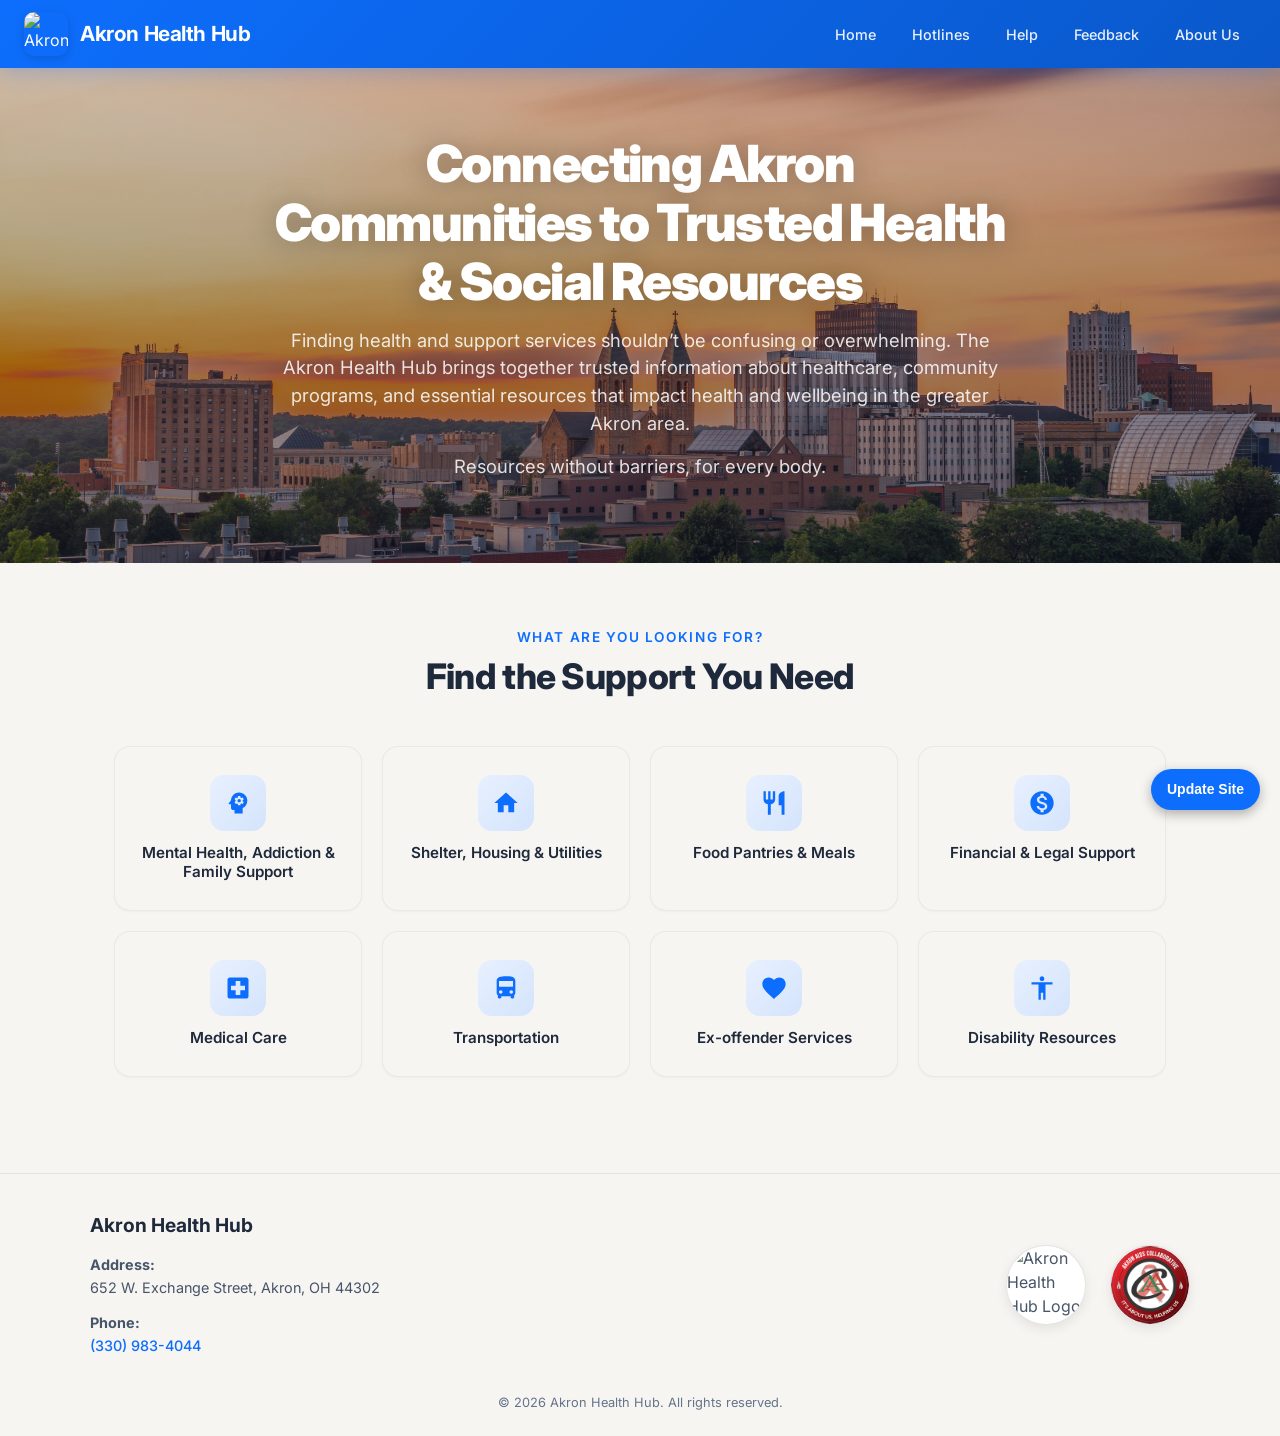
==== commit 27e71948: "Fix UI/UX overlapping of update site button and make persistent" ====
--- a/index.html
+++ b/index.html
@@ -2,6 +2,10 @@
 <html lang="en">
 
 <head>
+  <meta http-equiv="Cache-Control" content="no-cache, no-store, must-revalidate" />
+  <meta http-equiv="Pragma" content="no-cache" />
+  <meta http-equiv="Expires" content="0" />
+
   <title>Akron Health Hub — Connecting Communities to Trusted Resources</title>
   <meta charset="utf-8">
   <meta name="viewport" content="width=device-width, initial-scale=1.0">
@@ -648,6 +652,51 @@
     document.addEventListener('webkitfullscreenchange', onFullScreenChange);
   </script>
 
+
+  
+  
+  <!-- One-time Refresh Button -->
+  <script>
+    (function(){
+      // Only render in the top frame, not inside iframes
+      if (window !== window.top) return;
+      
+      var btn = document.createElement('button');
+      btn.innerHTML = 'Update Site';
+      btn.style.cssText = 'position:fixed; bottom:90px; right:20px; z-index:999999; padding:10px 16px; background:#0d6efd; color:#fff; border:none; border-radius:30px; font-weight:bold; box-shadow:0 4px 12px rgba(0,0,0,0.3); cursor:pointer; font-family:sans-serif; font-size:14px; transition:all 0.3s;';
+      
+      btn.onmouseover = function() { btn.style.transform = 'scale(1.05)'; btn.style.background = '#0b5ed7'; };
+      btn.onmouseout = function() { btn.style.transform = 'scale(1)'; btn.style.background = '#0d6efd'; };
+      
+      btn.onclick = function() {
+        btn.innerHTML = 'Updating...';
+        btn.style.pointerEvents = 'none';
+        btn.style.opacity = '0.8';
+        
+        localStorage.clear();
+        sessionStorage.clear();
+        
+        if ('serviceWorker' in navigator) {
+          navigator.serviceWorker.getRegistrations().then(function(registrations) {
+            for(var i=0; i<registrations.length; i++) registrations[i].unregister();
+          });
+        }
+        if ('caches' in window) {
+          caches.keys().then(function(names) {
+            for(var i=0; i<names.length; i++) {
+              caches.delete(names[i]);
+            }
+          });
+        }
+        document.cookie.split(";").forEach(function(c) { 
+          document.cookie = c.replace(/^ +/, "").replace(/=.*/, "=;expires=" + new Date().toUTCString() + ";path=/"); 
+        });
+        
+        setTimeout(function() { window.location.reload(true); }, 800);
+      };
+      document.body.appendChild(btn);
+    })();
+  </script>
 </body>
 
 </html>
